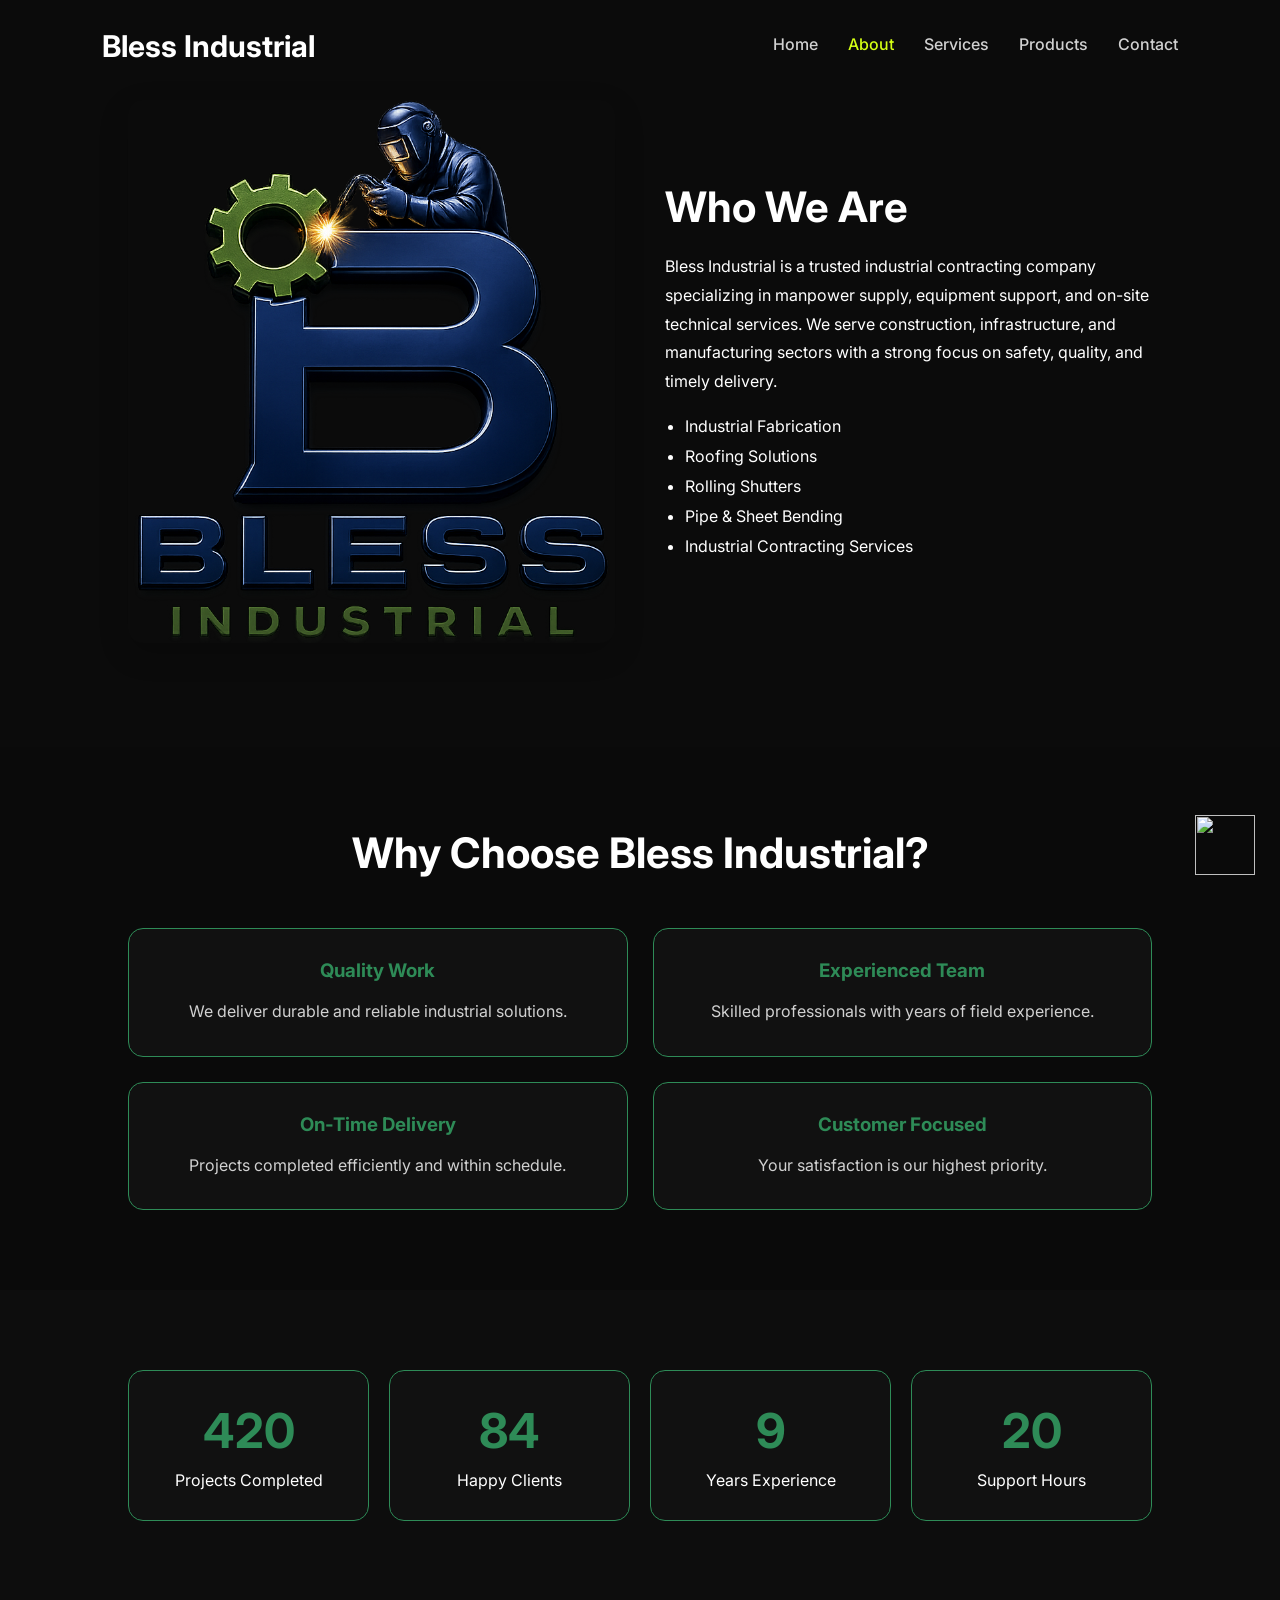
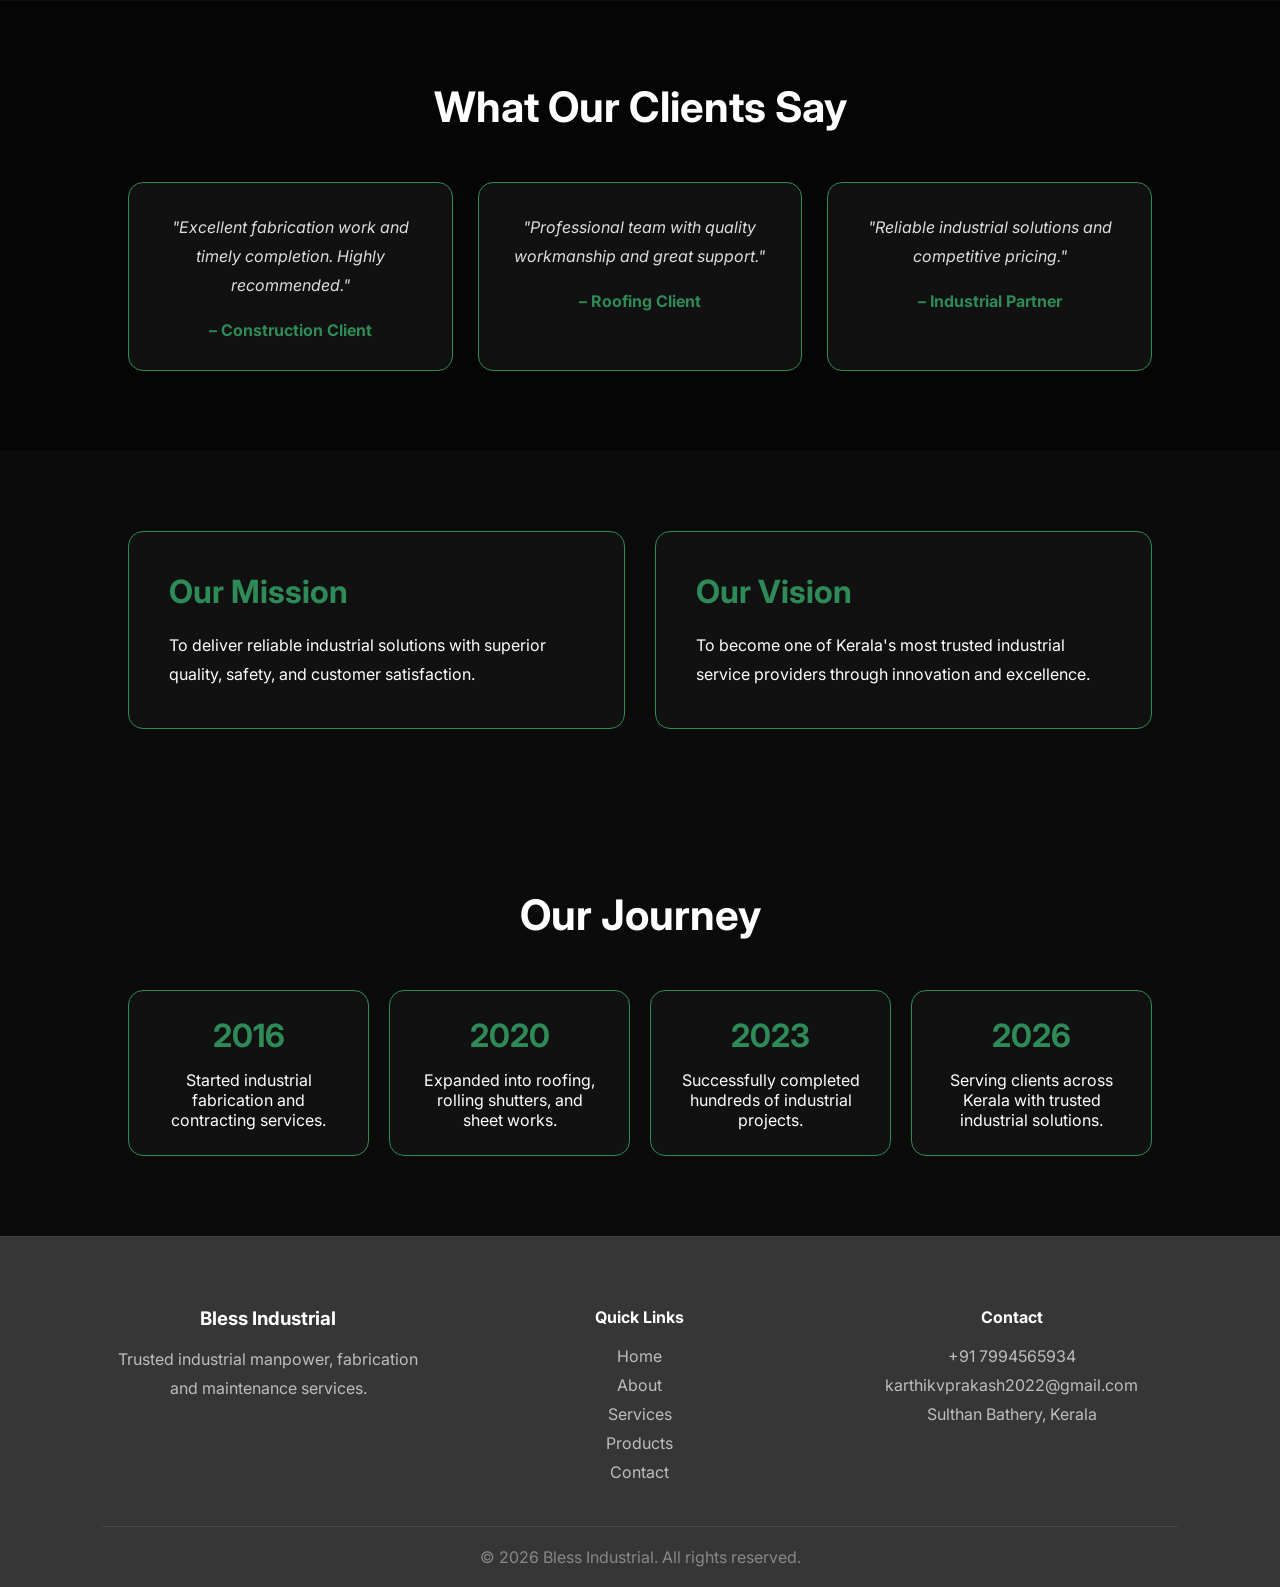
==== about.html @ 944d0a07 "Add files via upload" ====
<!doctype html>
<html lang="en">
  <head>
    <meta charset="UTF-8" />
    <meta name="viewport" content="width=device-width, initial-scale=1.0" />

    <title>About — Bless Industrial</title>

    <link
      href="https://fonts.googleapis.com/css2?family=Inter:wght@300;400;500;600;700&display=swap"
      rel="stylesheet"
    />

    <link rel="stylesheet" href="style.css" />
  </head>

  <body>
    <a
      href="https://wa.me/+917994565934"
      class="whatsapp-float"
      target="_blank"
    >
      <img src="whatsapp.png" class="whatsapp-icon" />
    </a>

    <header>
      <h1>Bless Industrial</h1>

      <nav class="main-nav">
        <span class="nav-indicator"></span>

        <a href="index.html">Home</a>
        <a href="about.html" class="active">About</a>
        <a href="services.html">Services</a>
        <a href="products.html">Products</a>
        <a href="contact.html">Contact</a>
      </nav>
    </header>

    <section class="about reveal">
      <div class="about-content">
        <div class="about-image">
          <img src="images/bless.png" alt="Bless Industrial" />
        </div>

        <div class="about-text">
          <h2>Who We Are</h2>

          <p>
            Bless Industrial is a trusted industrial contracting company
            specializing in manpower supply, equipment support, and on-site
            technical services. We serve construction, infrastructure, and
            manufacturing sectors with a strong focus on safety, quality, and
            timely delivery.
          </p>

          <ul>
            <li>Industrial Fabrication</li>
            <li>Roofing Solutions</li>
            <li>Rolling Shutters</li>
            <li>Pipe & Sheet Bending</li>
            <li>Industrial Contracting Services</li>
          </ul>
        </div>
      </div>
    </section>
    <section class="why-us reveal">
      <h2>Why Choose Bless Industrial?</h2>

      <div class="why-grid">
        <div class="why-card">
          <h3>Quality Work</h3>
          <p>We deliver durable and reliable industrial solutions.</p>
        </div>

        <div class="why-card">
          <h3>Experienced Team</h3>
          <p>Skilled professionals with years of field experience.</p>
        </div>

        <div class="why-card">
          <h3>On-Time Delivery</h3>
          <p>Projects completed efficiently and within schedule.</p>
        </div>

        <div class="why-card">
          <h3>Customer Focused</h3>
          <p>Your satisfaction is our highest priority.</p>
        </div>
      </div>
    </section>
    <section class="stats reveal">
      <div class="stat-box">
        <h2 class="counter" data-target="500">0</h2>
        <p>Projects Completed</p>
      </div>

      <div class="stat-box">
        <h2 class="counter" data-target="100">0</h2>
        <p>Happy Clients</p>
      </div>

      <div class="stat-box">
        <h2 class="counter" data-target="10">0</h2>
        <p>Years Experience</p>
      </div>

      <div class="stat-box">
        <h2 class="counter" data-target="24">0</h2>
        <p>Support Hours</p>
      </div>
    </section>
    <section class="testimonials reveal">
      <h2>What Our Clients Say</h2>

      <div class="testimonial-grid">
        <div class="testimonial-card">
          <p>
            "Excellent fabrication work and timely completion. Highly
            recommended."
          </p>
          <h4>– Construction Client</h4>
        </div>

        <div class="testimonial-card">
          <p>"Professional team with quality workmanship and great support."</p>
          <h4>– Roofing Client</h4>
        </div>

        <div class="testimonial-card">
          <p>"Reliable industrial solutions and competitive pricing."</p>
          <h4>– Industrial Partner</h4>
        </div>
      </div>
    </section>
    <section class="mission-vision reveal">
      <div class="mv-card">
        <h2>Our Mission</h2>
        <p>
          To deliver reliable industrial solutions with superior quality,
          safety, and customer satisfaction.
        </p>
      </div>

      <div class="mv-card">
        <h2>Our Vision</h2>
        <p>
          To become one of Kerala's most trusted industrial service providers
          through innovation and excellence.
        </p>
      </div>
    </section>
    <section class="journey reveal">
      <h2>Our Journey</h2>

      <div class="timeline">
        <div class="timeline-item">
          <h3>2016</h3>
          <p>Started industrial fabrication and contracting services.</p>
        </div>

        <div class="timeline-item">
          <h3>2020</h3>
          <p>Expanded into roofing, rolling shutters, and sheet works.</p>
        </div>

        <div class="timeline-item">
          <h3>2023</h3>
          <p>Successfully completed hundreds of industrial projects.</p>
        </div>

        <div class="timeline-item">
          <h3>2026</h3>
          <p>
            Serving clients across Kerala with trusted industrial solutions.
          </p>
        </div>
      </div>
    </section>
    <footer class="footer reveal">
      <div class="footer-grid">
        <div>
          <h3>Bless Industrial</h3>
          <p>
            Trusted industrial manpower, fabrication and maintenance services.
          </p>
        </div>

        <div>
          <h4>Quick Links</h4>
          <a href="index.html">Home</a><br />
          <a href="about.html">About</a><br />
          <a href="services.html">Services</a><br />
          <a href="products.html">Products</a><br />
          <a href="contact.html">Contact</a>
        </div>

        <div>
          <h4>Contact</h4>
          <p>+91 7994565934</p>
          <p>karthikvprakash2022@gmail.com</p>
          <p>Sulthan Bathery, Kerala</p>
        </div>
      </div>

      <div class="copyright">© 2026 Bless Industrial. All rights reserved.</div>
    </footer>

    <script src="script.js"></script>
  </body>
</html>
---- style.css ----
html {
  scroll-behavior: smooth;
}

* {
  margin: 0;
  padding: 0;
  box-sizing: border-box;
  scroll-behavior: smooth;
}

body {
  font-family: "Inter", sans-serif;
  background: #0b0b0b;
  color: rgb(255, 255, 255);
  overflow-x: hidden;
}

/* SCROLLBAR */

::-webkit-scrollbar {
  width: 8px;
}

::-webkit-scrollbar-track {
  background: #111;
}

::-webkit-scrollbar-thumb {
  background: #d4ff14;
  border-radius: 10px;
}

/* HEADER */

header {
  display: flex;
  justify-content: space-between;
  align-items: center;
  padding: 28px 8%;
  position: absolute;
  top: 0;
  left: 0;
  width: 100%;
  z-index: 1000;
  background: transparent;
}

header h1 {
  font-size: 30px;
  font-weight: 700;
}

/* NAVBAR */

.main-nav {
  display: flex;
  gap: 30px;
  position: relative;
}

.main-nav a {
  text-decoration: none;
  color: #d1d1d1;
  font-size: 16px;
  font-weight: 500;
  transition: 0.3s;
  padding-bottom: 5px;
}

.main-nav a:hover,
.main-nav a.active {
  color: #d4ff14;
}

.nav-indicator {
  position: absolute;
  bottom: -4px;
  left: 0;
  height: 3px;
  width: 0;
  background: #d4ff14;
  border-radius: 10px;
  transition: 0.3s ease;
}

/* HERO */

.hero {
  height: 100vh;
  display: flex;
  align-items: center;
  padding: 0 8%;
  background:
    linear-gradient(
      90deg,
      rgba(0, 0, 0, 0.88) 0%,
      rgba(0, 0, 0, 0.72) 45%,
      rgba(0, 0, 0, 0.6) 100%
    ),
    url("ff.jpg");
  background-size: cover;
  background-position: center;
  background-repeat: no-repeat;
}

.hero-content {
  max-width: 750px;
}

.hero-tag {
  display: inline-block;
  padding: 10px 20px;
  background: #d4ff14;
  border-radius: 30px;
  font-size: 14px;
  font-weight: 600;
  margin-bottom: 25px;
}

.hero h2 {
  font-size: 88px;
  line-height: 1.02;
  font-weight: 700;
  max-width: 750px;
  margin-bottom: 28px;
  letter-spacing: -3px;
}

.hero p {
  font-size: 21px;
  line-height: 1.9;
  max-width: 620px;
  color: #d0d0d0;
  margin-bottom: 45px;
}

.hero-buttons {
  display: flex;
  gap: 20px;
  flex-wrap: wrap;
}

/* BUTTONS */

.btn {
  display: inline-block;
  padding: 18px 40px;
  background: #0c2361;
  color: #fff;
  border-radius: 12px;
  text-decoration: none;
  font-weight: 600;
  transition: 0.4s ease;
}

.btn:hover {
  transform: translateY(-5px);
  box-shadow: 0 15px 30px rgba(0, 0, 0, 0.35);
  background: #ff6d2d;
}

.btn:hover {
  background: #ff722f;
  transform: translateY(-4px);
}

.btn:hover {
  background: #a00404;
  color: #111;
  transform: translateY(-4px);
}

/*option*/

.btn-outline {
  display: inline-block;
  padding: 16px 34px;
  background: #a00404;
  border: none;
  color: white;
  text-decoration: none;
  border-radius: 10px;
  font-weight: 600;
  transition: 0.3s;
}

.btn-outline:hover {
  background: rgba(255, 255, 255, 0.06);
  transform: translateY(-4px);
}

.btn-outline {
  display: inline-block;
  padding: 16px 34px;
  border: 1px solid rgba(255, 255, 255, 0.2);
  color: white;
  text-decoration: none;
  border-radius: 10px;
  font-weight: 600;
  transition: 0.3s;
}

.btn-outline:hover {
  background: #0c2361;
  color: #111;
}

/* ABOUT */

.home-about {
  padding: 120px 8%;
  display: grid;
  grid-template-columns: 1fr 1fr;
  gap: 60px;
  align-items: center;
}

.about-left span {
  display: inline-block;
  background: #d4ff14;
  padding: 8px 18px;
  border-radius: 30px;
  font-size: 14px;
  font-weight: 600;
  margin-bottom: 20px;
}

.about-left h2 {
  font-size: 52px;
  line-height: 1.2;
  margin-bottom: 25px;
}

.about-left p {
  color: #cfcfcf;
  line-height: 1.9;
  margin-bottom: 35px;
  font-size: 17px;
}

/* GLASS CARDS */

.about-right {
  display: grid;
  grid-template-columns: 1fr 1fr;
  gap: 25px;
}

.glass-card {
  background: rgba(255, 255, 255, 0.03);
  border: 1px solid rgba(255, 255, 255, 0.06);
  backdrop-filter: blur(12px);
  padding: 40px;
  border-radius: 20px;
  transition: 0.4s;
}

.glass-card:hover {
  transform: translateY(-10px);
  border-color: #d4ff14;
  box-shadow: 0 15px 40px rgba(145, 255, 0, 0.2);
}

.glass-card h3 {
  font-size: 42px;
  color: #d4ff14;
  margin-bottom: 10px;
}

/* SERVICES */

.home-services {
  padding: 120px 8%;
}

.section-title {
  text-align: center;
  margin-bottom: 60px;
}

.section-title span {
  display: inline-block;
  background: #d4ff14;
  padding: 8px 18px;
  border-radius: 30px;
  font-size: 14px;
  font-weight: 600;
  margin-bottom: 20px;
}

.section-title h2 {
  font-size: 52px;
}

.service-grid {
  display: grid;
  grid-template-columns: repeat(auto-fit, minmax(280px, 1fr));
  gap: 30px;
}

.service-card {
  background: rgba(255, 255, 255, 0.03);
  border: 1px solid rgba(255, 255, 255, 0.06);
  backdrop-filter: blur(12px);
  padding: 40px;
  border-radius: 20px;
  transition: 0.4s;
}

.service-card:hover {
  transform: translateY(-10px);
  border-color: #d4ff14;
  box-shadow: 0 15px 40px rgba(145, 255, 0, 0.2);
}

.icon {
  font-size: 45px;
  margin-bottom: 25px;
}

.service-card h3 {
  font-size: 24px;
  margin-bottom: 18px;
}

.service-card p {
  color: #cfcfcf;
  line-height: 1.8;
}

/* FOOTER */

footer {
  padding: 35px;
  text-align: center;
  border-top: 1px solid rgba(255, 255, 255, 0.06);
  color: #aaa;
}

/* WHATSAPP */

.whatsapp-float {
  position: fixed;
  right: 25px;
  bottom: 25px;
  width: 60px;
  height: 60px;
  z-index: 999;
}

.whatsapp-icon {
  width: 100%;
  height: 100%;
}

/* REVEAL */

.reveal {
  opacity: 0;
  transform: translateY(70px);
  transition: 1s all ease;
}

.reveal.active {
  opacity: 1;
  transform: translateY(0);
}

/* MOBILE */

@media (max-width: 992px) {
  .hero h2 {
    font-size: 52px;
  }
  .home-about {
    grid-template-columns: 1fr;
  }
}

@media (max-width: 768px) {
  header {
    flex-direction: column;
    gap: 15px;
  }
  .main-nav {
    gap: 18px;
    flex-wrap: wrap;
    justify-content: center;
  }
  .hero h2 {
    font-size: 40px;
  }
  .hero p {
    font-size: 16px;
  }
  .about-left h2,
  .section-title h2 {
    font-size: 36px;
  }
}

/* ABOUT PAGE */

.about-banner {
  min-height: 100vh;
  display: flex;
  align-items: center;
  padding: 140px 8%;
  background:
    linear-gradient(rgba(0, 0, 0, 0.7), rgba(0, 0, 0, 0.7)),
    url("abut.jpg") center/cover no-repeat;
}

.about-overlay {
  max-width: 900px;
}

.section-tag {
  display: inline-block;
  background: #d4ff14;
  padding: 8px 18px;
  border-radius: 30px;
  font-size: 14px;
  font-weight: 600;
  margin-bottom: 20px;
}

.about-overlay h2 {
  font-size: 60px;
  margin-bottom: 25px;
  line-height: 1.1;
}

.about-overlay p {
  font-size: 18px;
  line-height: 1.9;
  color: #d1d1d1;
  margin-bottom: 20px;
  max-width: 800px;
}

.about-stats {
  display: flex;
  gap: 25px;
  margin-top: 40px;
  flex-wrap: wrap;
}

.stat-box {
  background: rgba(255, 255, 255, 0.03);
  border: 1px solid rgba(255, 255, 255, 0.06);
  backdrop-filter: blur(12px);
  padding: 35px;
  border-radius: 18px;
  min-width: 200px;
  transition: 0.4s;
}

.stat-box:hover {
  transform: translateY(-10px);
  border-color: #d4ff14;
  box-shadow: 0 15px 40px rgba(145, 255, 0, 0.2);
}

.stat-box h3 {
  font-size: 42px;
  color: #d4ff14;
  margin-bottom: 10px;
}

.stat-box span {
  color: #cfcfcf;
}

@media (max-width: 768px) {
  .about-overlay h2 {
    font-size: 40px;
  }
  .about-overlay p {
    font-size: 16px;
  }
}

/* SERVICES PAGE */

.services {
  min-height: 100vh;
  padding: 140px 8%;
  background:
    linear-gradient(rgba(0, 0, 0, 0.75), rgba(0, 0, 0, 0.75)),
    url("factory.jpg.jfif") center/cover no-repeat;
}

.services-header {
  text-align: center;
  margin-bottom: 60px;
}

.services-header span {
  display: inline-block;
  background: #d4ff14;
  padding: 8px 18px;
  border-radius: 30px;
  font-size: 14px;
  font-weight: 600;
  margin-bottom: 20px;
}

.services-header h2 {
  font-size: 55px;
  margin-bottom: 20px;
}

.services-header p {
  max-width: 700px;
  margin: auto;
  font-size: 18px;
  line-height: 1.8;
  color: #d1d1d1;
}

/* SERVICE GRID */

.service-grid {
  display: grid;
  grid-template-columns: repeat(auto-fit, minmax(280px, 1fr));
  gap: 30px;
}

/* SERVICE CARD */

.service-card {
  background: rgba(255, 255, 255, 0.03);
  border: 1px solid rgba(255, 255, 255, 0.06);
  backdrop-filter: blur(12px);
  padding: 40px;
  border-radius: 20px;
  transition: 0.4s;
}

.service-card:hover {
  transform: translateY(-10px);
  box-shadow: 0 0 20px rgba(46, 139, 87, 0.5);
}

.service-card:hover {
  transform: translateY(-10px);
  border-color: #d4ff14;
  box-shadow: 0 15px 40px rgba(145, 255, 0, 0.2);
}

.icon {
  font-size: 45px;
  margin-bottom: 25px;
}

.service-card h3 {
  font-size: 24px;
  margin-bottom: 18px;
}

.service-card p {
  color: #cfcfcf;
  line-height: 1.8;
}

/* MOBILE */

@media (max-width: 768px) {
  .services-header h2 {
    font-size: 38px;
  }
  .services-header p {
    font-size: 16px;
  }
}

/* PRODUCTS PAGE */

.products {
  min-height: 100vh;
  padding: 140px 8%;
  background:
    linear-gradient(rgba(0, 0, 0, 0.75), rgba(0, 0, 0, 0.75)),
    url("ff.jpg") center/cover no-repeat;
}

/* HEADER */

.products-header {
  text-align: center;
  margin-bottom: 50px;
}

.products-header span {
  display: inline-block;
  background: #d4ff14;
  padding: 8px 18px;
  border-radius: 30px;
  font-size: 14px;
  font-weight: 600;
  margin-bottom: 20px;
}

.products-header h2 {
  font-size: 55px;
  margin-bottom: 20px;
}

.products-header p {
  max-width: 700px;
  margin: auto;
  font-size: 18px;
  line-height: 1.8;
  color: #d1d1d1;
}

/* SEARCH */

.product-search {
  width: 100%;
  max-width: 500px;
  display: block;
  margin: 0 auto 50px;
  padding: 18px 25px;
  background: rgba(255, 255, 255, 0.05);
  border: 1px solid rgba(255, 255, 255, 0.08);
  outline: none;
  border-radius: 14px;
  color: white;
  font-size: 16px;
  backdrop-filter: blur(10px);
}

/* GRID */

.product-grid {
  display: grid;
  grid-template-columns: repeat(auto-fit, minmax(260px, 1fr));
  gap: 30px;
}

/* PRODUCT CARD */

.product-card {
  background: rgba(255, 255, 255, 0.03);
  border: 1px solid rgba(255, 255, 255, 0.06);
  backdrop-filter: blur(12px);
  border-radius: 20px;
  overflow: hidden;
  transition: 0.4s;
  cursor: pointer;
}

.product-card:hover {
  transform: translateY(-10px);
  border-color: #d4ff14;
  box-shadow: 0 15px 40px rgba(145, 255, 0, 0.2);
}

.product-card img {
  width: 100%;
  height: 260px;
  object-fit: cover;
  transition: 0.4s;
}

.product-card:hover img {
  transform: scale(1.05);
}

.product-card h3 {
  padding: 22px;
  font-size: 22px;
}

/* MODAL */

.modal {
  display: none;
  position: fixed;
  z-index: 9999;
  left: 0;
  top: 0;
  width: 100%;
  height: 100%;
  background: rgba(0, 0, 0, 0.92);
  justify-content: center;
  align-items: center;
}

.modal-content {
  max-width: 85%;
  max-height: 85%;
  border-radius: 14px;
}

.close-modal {
  position: absolute;
  top: 30px;
  right: 40px;
  font-size: 40px;
  cursor: pointer;
  color: white;
}

/* MOBILE */

@media (max-width: 768px) {
  .products-header h2 {
    font-size: 38px;
  }
  .products-header p {
    font-size: 16px;
  }
}

/* CONTACT PAGE */

.contact {
  min-height: 100vh;
  padding: 140px 8%;
  background:
    linear-gradient(rgba(0, 0, 0, 0.75), rgba(0, 0, 0, 0.75)),
    url("1.jpg") center/cover no-repeat;
}

/* HEADER */

.contact-header {
  text-align: center;
  margin-bottom: 60px;
}

.contact-header span {
  display: inline-block;
  background: #d4ff14;
  padding: 8px 18px;
  border-radius: 30px;
  font-size: 14px;
  font-weight: 600;
  margin-bottom: 20px;
}

.contact-header h2 {
  font-size: 55px;
  margin-bottom: 20px;
}

.contact-header p {
  max-width: 700px;
  margin: auto;
  font-size: 18px;
  line-height: 1.8;
  color: #d1d1d1;
}

/* GRID */

.contact-grid {
  display: grid;
  grid-template-columns: repeat(auto-fit, minmax(280px, 1fr));
  gap: 25px;
  align-items: start;
  margin-top: 50px;
}

/* CARD */

.contact-card {
  background: rgba(255, 255, 255, 0.03);
  border: 1px solid rgba(255, 255, 255, 0.06);
  backdrop-filter: blur(12px);
  padding: 28px;
  border-radius: 18px;
  transition: 0.4s;
  height: auto;
}

.contact-card:hover {
  transform: translateY(-10px);
  border-color: #d4ff14;
  box-shadow: 0 15px 40px rgba(145, 255, 0, 0.2);
}

.contact-card h3 {
  font-size: 24px;
  margin-bottom: 18px;
}

.contact-card a,
.contact-card p {
  color: #d1d1d1;
  text-decoration: none;
  font-size: 17px;
  line-height: 1.7;
}

/* MAP */

.map-container {
  overflow: hidden;
  border-radius: 20px;
  border: 1px solid rgba(255, 255, 255, 0.08);
  box-shadow: 0 15px 40px rgba(0, 0, 0, 0.5);
}

.map-container iframe {
  display: block;
}

/* MOBILE */

@media (max-width: 768px) {
  .contact-header h2 {
    font-size: 38px;
  }
  .contact-header p {
    font-size: 16px;
  }
}

/* MINI MAP */

.location-card {
  overflow: hidden;
}

.mini-map {
  margin-top: 18px;
  border-radius: 14px;
  overflow: hidden;
  border: 1px solid rgba(255, 255, 255, 0.08);
  height: 300px;
}

.location-card:hover iframe {
  pointer-events: auto;
}

.location-section {
  margin-top: 40px;
  background: rgba(255, 255, 255, 0.03);
  border: 1px solid rgba(255, 255, 255, 0.06);
  backdrop-filter: blur(12px);
  padding: 25px;
  border-radius: 18px;
}

.location-section h3 {
  font-size: 28px;
  margin-bottom: 10px;
}

.location-section p {
  margin-bottom: 20px;
  color: #d1d1d1;
}

.location-section iframe {
  width: 100%;
  height: 450px;
  border-radius: 12px;
}

/* STATS SECTION */

.stats {
  display: grid;
  grid-template-columns: repeat(auto-fit, minmax(220px, 1fr));
  gap: 25px;
  padding: 80px 8%;
  background: #0d0d0d;
}

.stat-card {
  background: rgba(255, 255, 255, 0.03);
  border: 1px solid rgba(255, 255, 255, 0.06);
  padding: 35px;
  border-radius: 20px;
  text-align: center;
  transition: 0.4s;
}

.stat-card:hover {
  transform: translateY(-10px);
  border-color: #d4ff14;
}

.stat-card h3 {
  font-size: 48px;
  color: #d4ff14;
  margin-bottom: 10px;
}

.stat-card p {
  color: #d1d1d1;
  font-size: 16px;
}

/* PROJECTS */

.projects {
  padding: 100px 8%;
  background: #050505;
}

.section-title {
  text-align: center;
  margin-bottom: 50px;
}

.section-title h2 {
  font-size: 48px;
  margin-bottom: 10px;
}

.section-title p {
  color: #bdbdbd;
}

.project-grid {
  display: grid;
  grid-template-columns: repeat(auto-fit, minmax(320px, 1fr));
  gap: 30px;
}

.project-card {
  overflow: hidden;
  border-radius: 20px;
  position: relative;
  cursor: pointer;
}

.project-card img {
  width: 100%;
  height: 300px;
  object-fit: cover;
  transition: 0.5s;
}

.project-card:hover img {
  transform: scale(1.08);
}

.project-content {
  position: absolute;
  bottom: 0;
  width: 100%;
  padding: 20px;
  background: linear-gradient(transparent, rgba(0, 0, 0, 0.9));
  color: white;
}

.footer {
  background: #363636;
  padding: 70px 8% 20px;
}

.footer-grid {
  display: grid;
  grid-template-columns: repeat(auto-fit, minmax(250px, 1fr));
  gap: 40px;
}

.footer h3,
.footer h4 {
  margin-bottom: 15px;
  color: #fff;
}

.footer p,
.footer a {
  color: #bdbdbd;
  text-decoration: none;
  line-height: 1.8;
}

.footer a:hover {
  color: #d4ff14;
}

.copyright {
  margin-top: 40px;
  padding-top: 20px;
  border-top: 1px solid rgba(255, 255, 255, 0.08);
  text-align: center;
  color: #888;
}

/* WHY US */

.why-us {
  padding: 100px 8%;
  background: #0a0a0a;
}

.why-grid {
  display: grid;
  grid-template-columns: repeat(auto-fit, minmax(250px, 1fr));
  gap: 25px;
  margin-top: 50px;
}

.why-card {
  background: rgba(255, 255, 255, 0.03);
  border: 1px solid rgba(255, 255, 255, 0.08);
  padding: 35px;
  border-radius: 20px;
  transition: 0.4s;
}

.why-card:hover {
  transform: translateY(-10px);
  border-color: #ff5e14;
}

.why-card h3 {
  margin-bottom: 15px;
  color: #ff5e14;
}

.why-card p {
  color: #d1d1d1;
  line-height: 1.8;
}

/* TESTIMONIALS */

.testimonials {
  padding: 100px 8%;
  background: #050505;
}

.testimonial-grid {
  display: grid;
  grid-template-columns: repeat(auto-fit, minmax(300px, 1fr));
  gap: 25px;
  margin-top: 50px;
}

.testimonial-card {
  background: #111;
  padding: 35px;
  border-radius: 20px;
  border: 1px solid rgba(255, 255, 255, 0.08);
  transition: 0.4s;
}

.testimonial-card:hover {
  transform: translateY(-10px);
  border-color: #ff5e14;
}

.testimonial-card p {
  line-height: 1.8;
  color: #ddd;
  font-style: italic;
}

.testimonial-card h4 {
  margin-top: 20px;
  color: #ff5e14;
}

.reveal {
  opacity: 0;
  transform: translateY(80px);
  transition: all 1s ease;
}

.reveal.active {
  opacity: 1;
  transform: translateY(0);
}

.whatsapp-float {
  animation: float 2s infinite ease-in-out;
}

@keyframes float {
  0% {
    transform: translateY(0);
  }
  50% {
    transform: translateY(-8px);
  }
  100% {
    transform: translateY(0);
  }
}

/* HERO TEXT ANIMATION */

.hero-content {
  animation: heroFade 1.5s ease;
}

@keyframes heroFade {
  from {
    opacity: 0;
    transform: translateY(40px);
  }
  to {
    opacity: 1;
    transform: translateY(0);
  }
}

header {
  transition: 0.4s;
}

header.scrolled {
  background: rgba(0, 0, 0, 0.9);
  backdrop-filter: blur(15px);
  box-shadow: 0 5px 25px rgba(0, 0, 0, 0.3);
}

.hero {
  animation: heroZoom 2s ease;
}

@keyframes heroZoom {
  from {
    transform: scale(1.1);
  }
  to {
    transform: scale(1);
  }
}

.btn {
  box-shadow: 0 0 20px rgba(12, 35, 97, 0.5);
}

.btn:hover {
  box-shadow: 0 0 35px rgba(12, 35, 97, 0.8);
}

.about-content {
  display: flex;
  align-items: center;
  gap: 50px;
  padding: 100px 10%;
}

.about-image {
  flex: 1;
}

.about-image img {
  width: 100%;
  border-radius: 15px;
  box-shadow: 0 10px 30px rgba(0, 0, 0, 0.2);
}

.about-text {
  flex: 1;
}

.about-text h2 {
  font-size: 42px;
  margin-bottom: 20px;
}

.about-text p {
  line-height: 1.8;
  margin-bottom: 20px;
}

.about-text ul {
  padding-left: 20px;
}

.about-text li {
  margin-bottom: 10px;
}

.why-us {
  padding: 80px 10%;
  text-align: center;
}

.why-us h2 {
  font-size: 42px;
  margin-bottom: 50px;
}

.why-grid {
  display: grid;
  grid-template-columns: repeat(2, 1fr);
  gap: 25px;
}

.why-card {
  background: #111;
  border: 1px solid #2e8b57;
  padding: 30px;
  border-radius: 15px;
  transition: 0.3s;
}

.why-card:hover {
  transform: translateY(-8px);
}

.why-card h3 {
  color: #2e8b57;
  margin-bottom: 15px;
}

.stats {
  padding: 80px 10%;
  display: grid;
  grid-template-columns: repeat(4, 1fr);
  gap: 20px;
  text-align: center;
}

.stat-box {
  background: #111;
  border: 1px solid #2e8b57;
  border-radius: 15px;
  padding: 30px;
}

.stat-box h2 {
  color: #2e8b57;
  font-size: 48px;
  margin-bottom: 10px;
}

.testimonials {
  padding: 80px 10%;
  text-align: center;
}

.testimonials h2 {
  font-size: 42px;
  margin-bottom: 50px;
}

.testimonial-grid {
  display: grid;
  grid-template-columns: repeat(3, 1fr);
  gap: 25px;
}

.testimonial-card {
  background: #111;
  border: 1px solid #2e8b57;
  border-radius: 15px;
  padding: 30px;
}

.testimonial-card p {
  font-style: italic;
  line-height: 1.8;
}

.testimonial-card h4 {
  margin-top: 20px;
  color: #2e8b57;
}

.mission-vision {
  padding: 80px 10%;
  display: grid;
  grid-template-columns: repeat(2, 1fr);
  gap: 30px;
}

.mv-card {
  background: #111;
  border: 1px solid #2e8b57;
  border-radius: 15px;
  padding: 40px;
}

.mv-card h2 {
  color: #2e8b57;
  margin-bottom: 20px;
  font-size: 32px;
}

.mv-card p {
  line-height: 1.8;
}

.journey {
  padding: 80px 10%;
  text-align: center;
}

.journey h2 {
  font-size: 42px;
  margin-bottom: 50px;
}

.timeline {
  display: grid;
  grid-template-columns: repeat(4, 1fr);
  gap: 20px;
}

.timeline-item {
  background: #111;
  border: 1px solid #2e8b57;
  border-radius: 15px;
  padding: 25px;
}

.timeline-item h3 {
  color: #2e8b57;
  font-size: 32px;
  margin-bottom: 15px;
}

.services-intro {
  display: grid;
  grid-template-columns: repeat(3, 1fr);
  gap: 20px;
  margin-bottom: 60px;
}

.intro-box {
  background: #111;
  border: 1px solid #2e8b57;
  border-radius: 15px;
  padding: 25px;
  text-align: center;
}

.intro-box h3 {
  color: #2e8b57;
  margin-bottom: 10px;
}

.services-footer-note {
  text-align: center;
  margin-top: 60px;
  padding: 40px;
}

.services-footer-note h3 {
  color: #2e8b57;
  margin-bottom: 15px;
}

.service-btn {
  display: inline-block;
  margin-top: 20px;
  padding: 12px 25px;
  background: #2e8b57;
  color: white;
  text-decoration: none;
  border-radius: 8px;
  font-weight: 600;
  transition: 0.3s;
}

.service-btn:hover {
  background: #36a165;
  transform: translateY(-3px);
}

.product-info {
  display: grid;
  grid-template-columns: repeat(3, 1fr);
  gap: 20px;
  margin: 40px 0;
}

.info-card {
  background: #111;
  border: 1px solid #2e8b57;
  border-radius: 15px;
  padding: 25px;
  text-align: center;
}

.info-card h3 {
  color: #2e8b57;
  margin-bottom: 10px;
}

.product-btn {
  display: inline-block;
  margin-top: 15px;
  padding: 10px 20px;
  background: #2e8b57;
  color: #fff;
  text-decoration: none;
  border-radius: 8px;
  font-weight: 600;
  transition: 0.3s;
}

.product-btn:hover {
  background: #36a165;
  transform: translateY(-3px);
}

.product-cta {
  text-align: center;
  padding: 80px 10%;
}

.product-cta h2 {
  color: #2e8b57;
  font-size: 42px;
  margin-bottom: 20px;
}

.product-cta p {
  max-width: 700px;
  margin: auto;
  margin-bottom: 25px;
}

.contact-form {
  margin-top: 40px;
  background: #111;
  border: 1px solid #2e8b57;
  border-radius: 15px;
  padding: 40px;
}

.contact-form h3 {
  margin-bottom: 20px;
  color: #2e8b57;
}

.contact-form form {
  display: flex;
  flex-direction: column;
  gap: 15px;
}

.contact-form input,
.contact-form textarea {
  padding: 15px;
  border: none;
  border-radius: 8px;
  background: #222;
  color: white;
}

.contact-form button {
  background: #2e8b57;
  color: white;
  border: none;
  padding: 15px;
  border-radius: 8px;
  cursor: pointer;
  font-weight: 600;
}

.whatsapp-contact {
  text-align: center;
  padding: 60px 20px;
  margin-top: 40px;
}

.whatsapp-contact h2 {
  color: #2e8b57;
  font-size: 40px;
  margin-bottom: 15px;
}

.whatsapp-contact p {
  margin-bottom: 25px;
}

.whatsapp-btn {
  display: inline-block;
  background: #25d366;
  color: white;
  text-decoration: none;
  padding: 15px 30px;
  border-radius: 10px;
  font-weight: 600;
}

.whatsapp-btn:hover {
  transform: translateY(-3px);
}
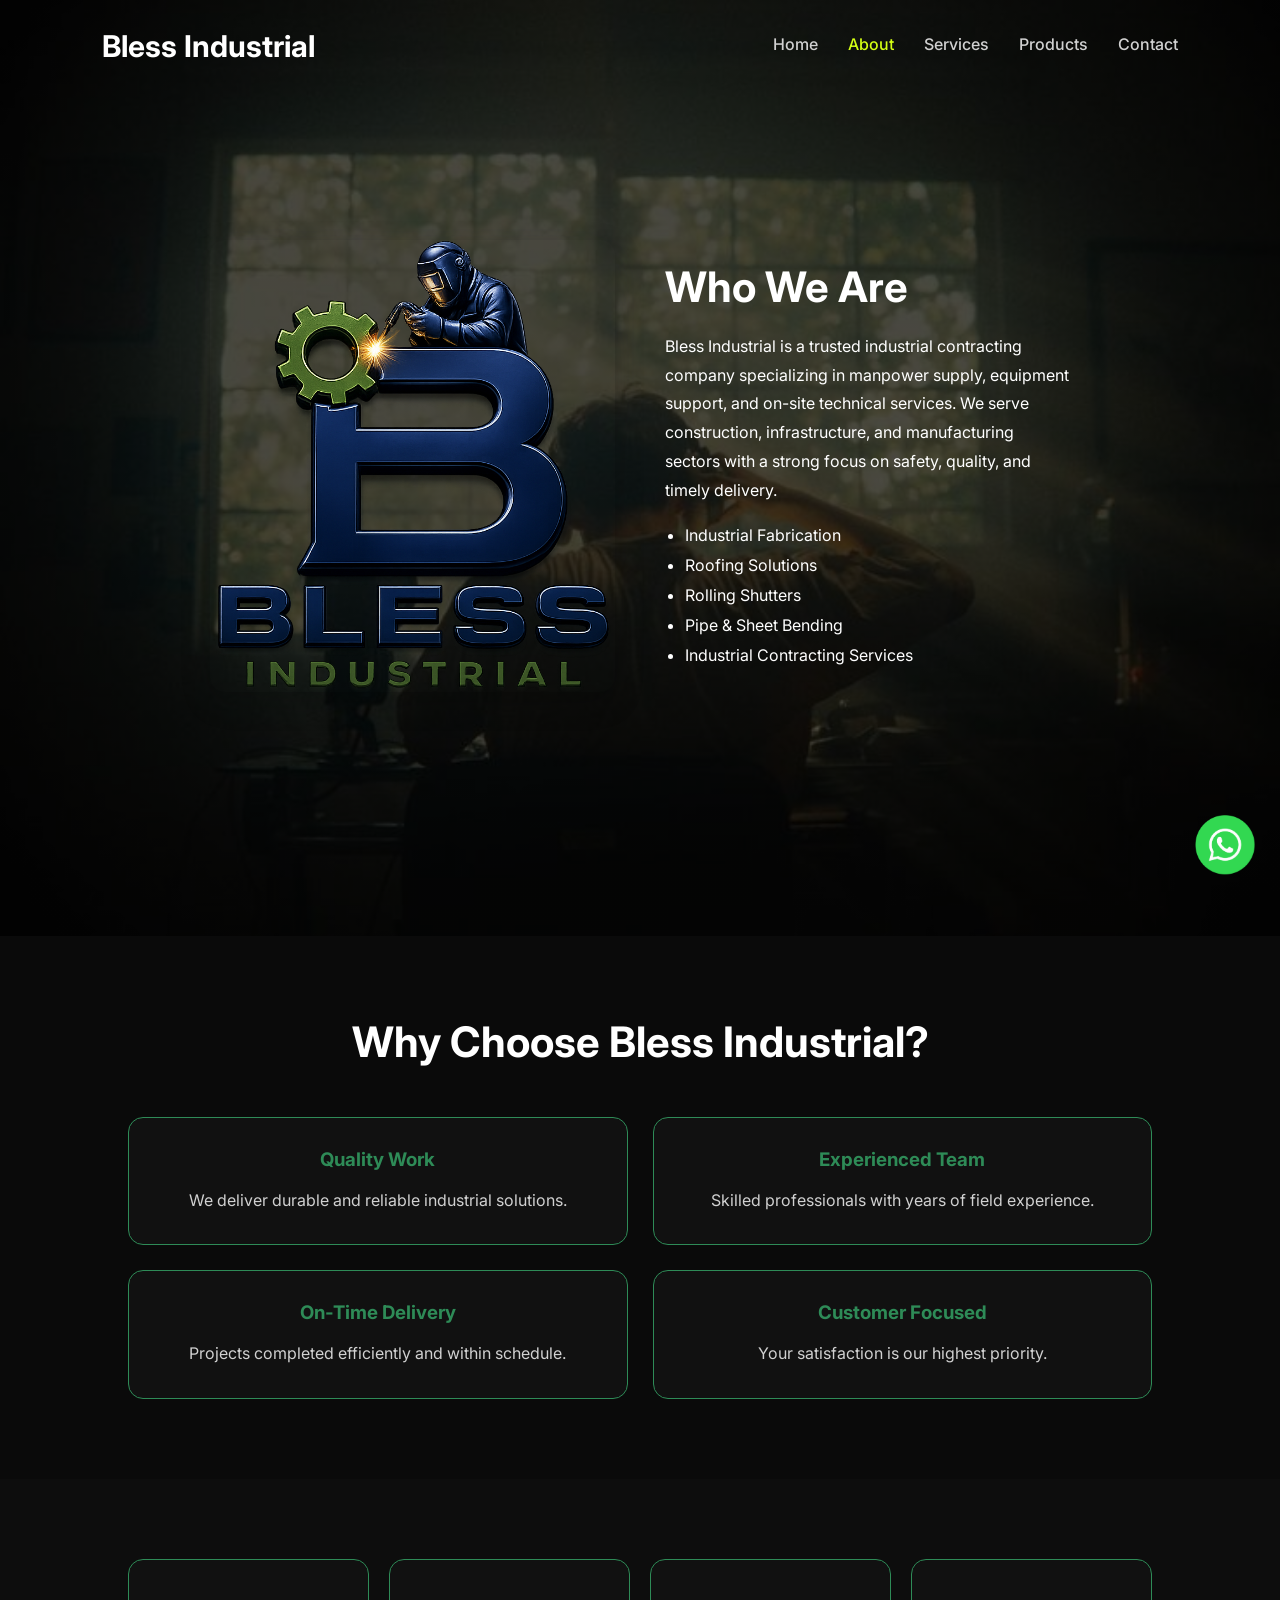
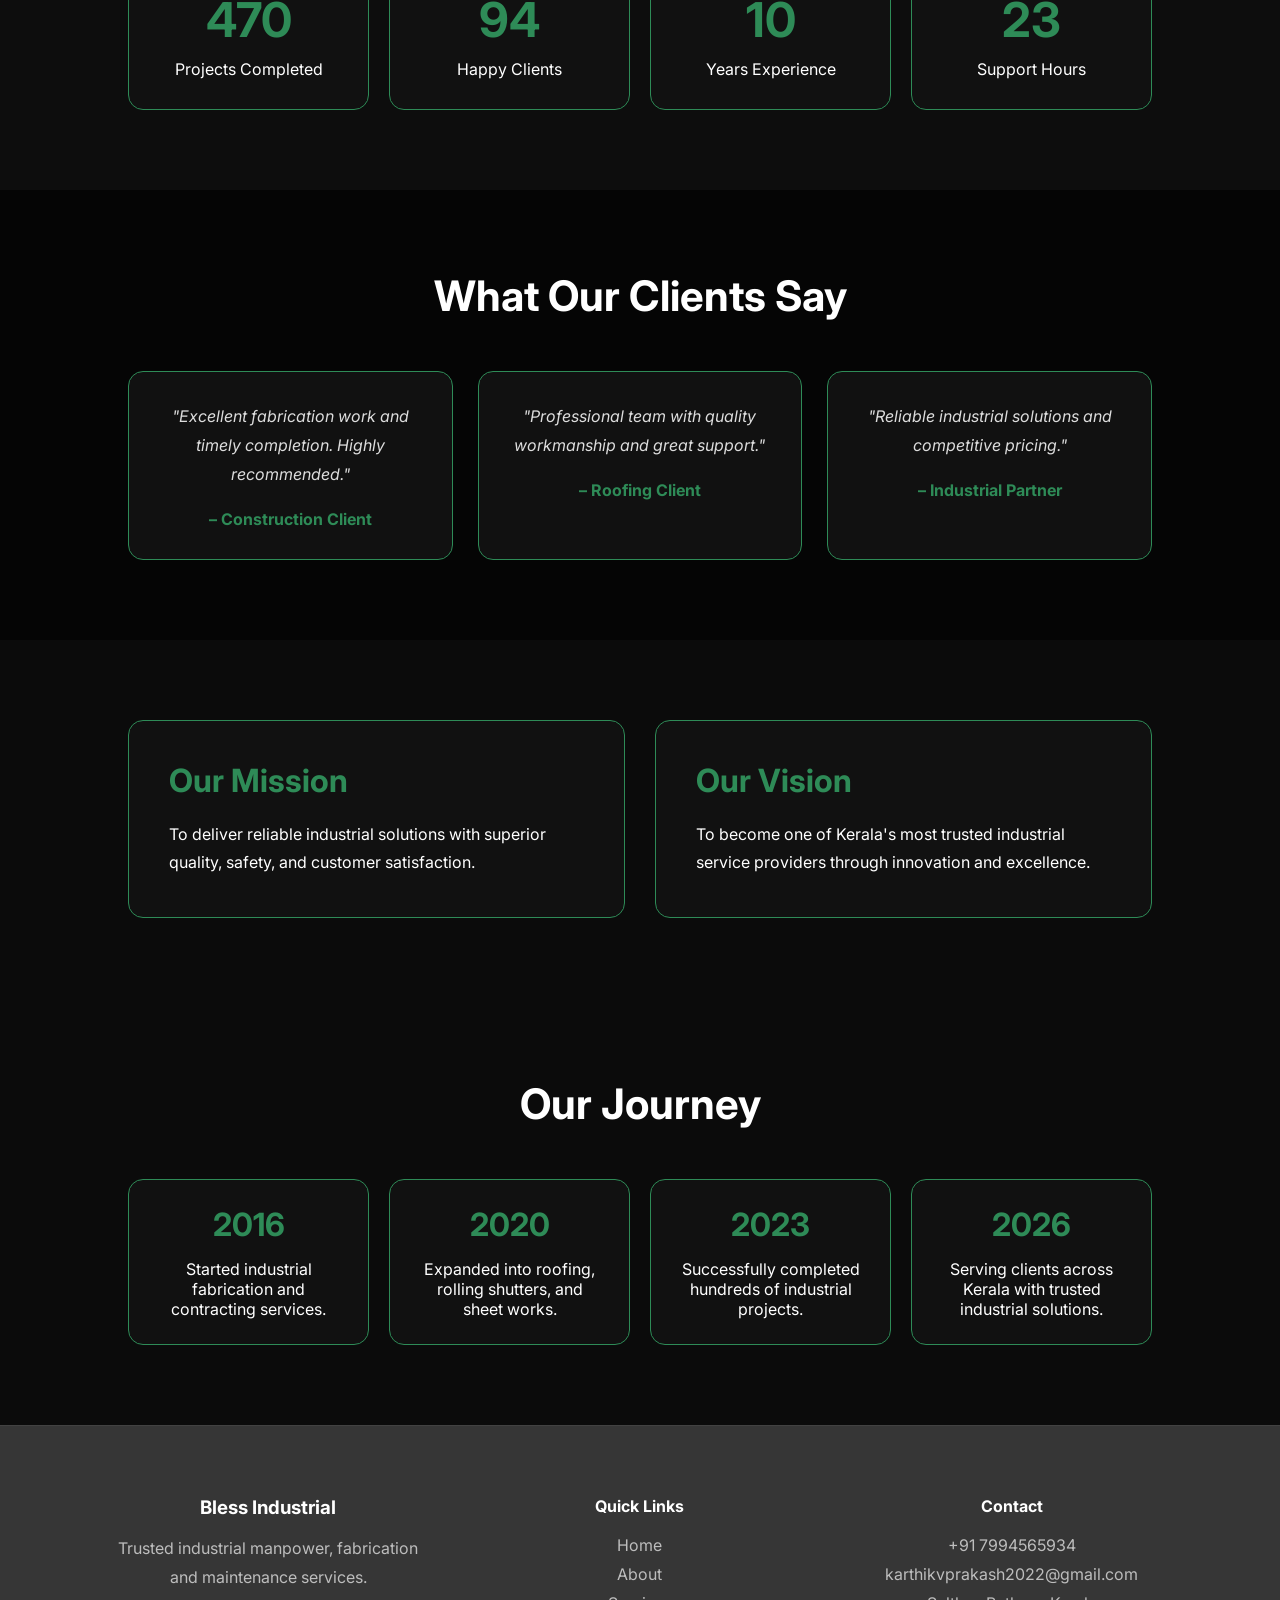
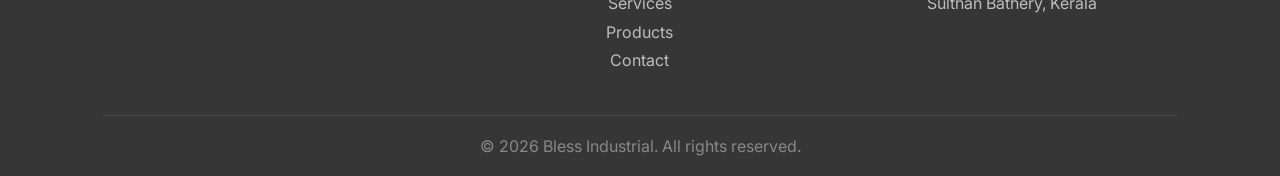
==== commit e3071239: "Update about.html" ====
--- a/about.html
+++ b/about.html
@@ -37,7 +37,7 @@
       </nav>
     </header>
 
-    <section class="about reveal">
+    <section class="about-banner reveal">
       <div class="about-content">
         <div class="about-image">
           <img src="images/bless.png" alt="Bless Industrial" />
--- a/style.css
+++ b/style.css
@@ -98,7 +98,7 @@
       rgba(0, 0, 0, 0.72) 45%,
       rgba(0, 0, 0, 0.6) 100%
     ),
-    url("ff.jpg");
+    url("images/ff.jpg");
   background-size: cover;
   background-position: center;
   background-repeat: no-repeat;
@@ -409,7 +409,7 @@
   padding: 140px 8%;
   background:
     linear-gradient(rgba(0, 0, 0, 0.7), rgba(0, 0, 0, 0.7)),
-    url("abut.jpg") center/cover no-repeat;
+    url("images/abut.jpg") center/cover no-repeat;
 }
 
 .about-overlay {
@@ -489,7 +489,7 @@
   padding: 140px 8%;
   background:
     linear-gradient(rgba(0, 0, 0, 0.75), rgba(0, 0, 0, 0.75)),
-    url("factory.jpg.jfif") center/cover no-repeat;
+    url("images/factory.jpg.jfif") center/cover no-repeat;
 }
 
 .services-header {
@@ -583,7 +583,7 @@
   padding: 140px 8%;
   background:
     linear-gradient(rgba(0, 0, 0, 0.75), rgba(0, 0, 0, 0.75)),
-    url("ff.jpg") center/cover no-repeat;
+    url("images/ff.jpg") center/cover no-repeat;
 }
 
 /* HEADER */
@@ -723,7 +723,7 @@
   padding: 140px 8%;
   background:
     linear-gradient(rgba(0, 0, 0, 0.75), rgba(0, 0, 0, 0.75)),
-    url("1.jpg") center/cover no-repeat;
+    url("images/1.jpg") center/cover no-repeat;
 }
 
 /* HEADER */
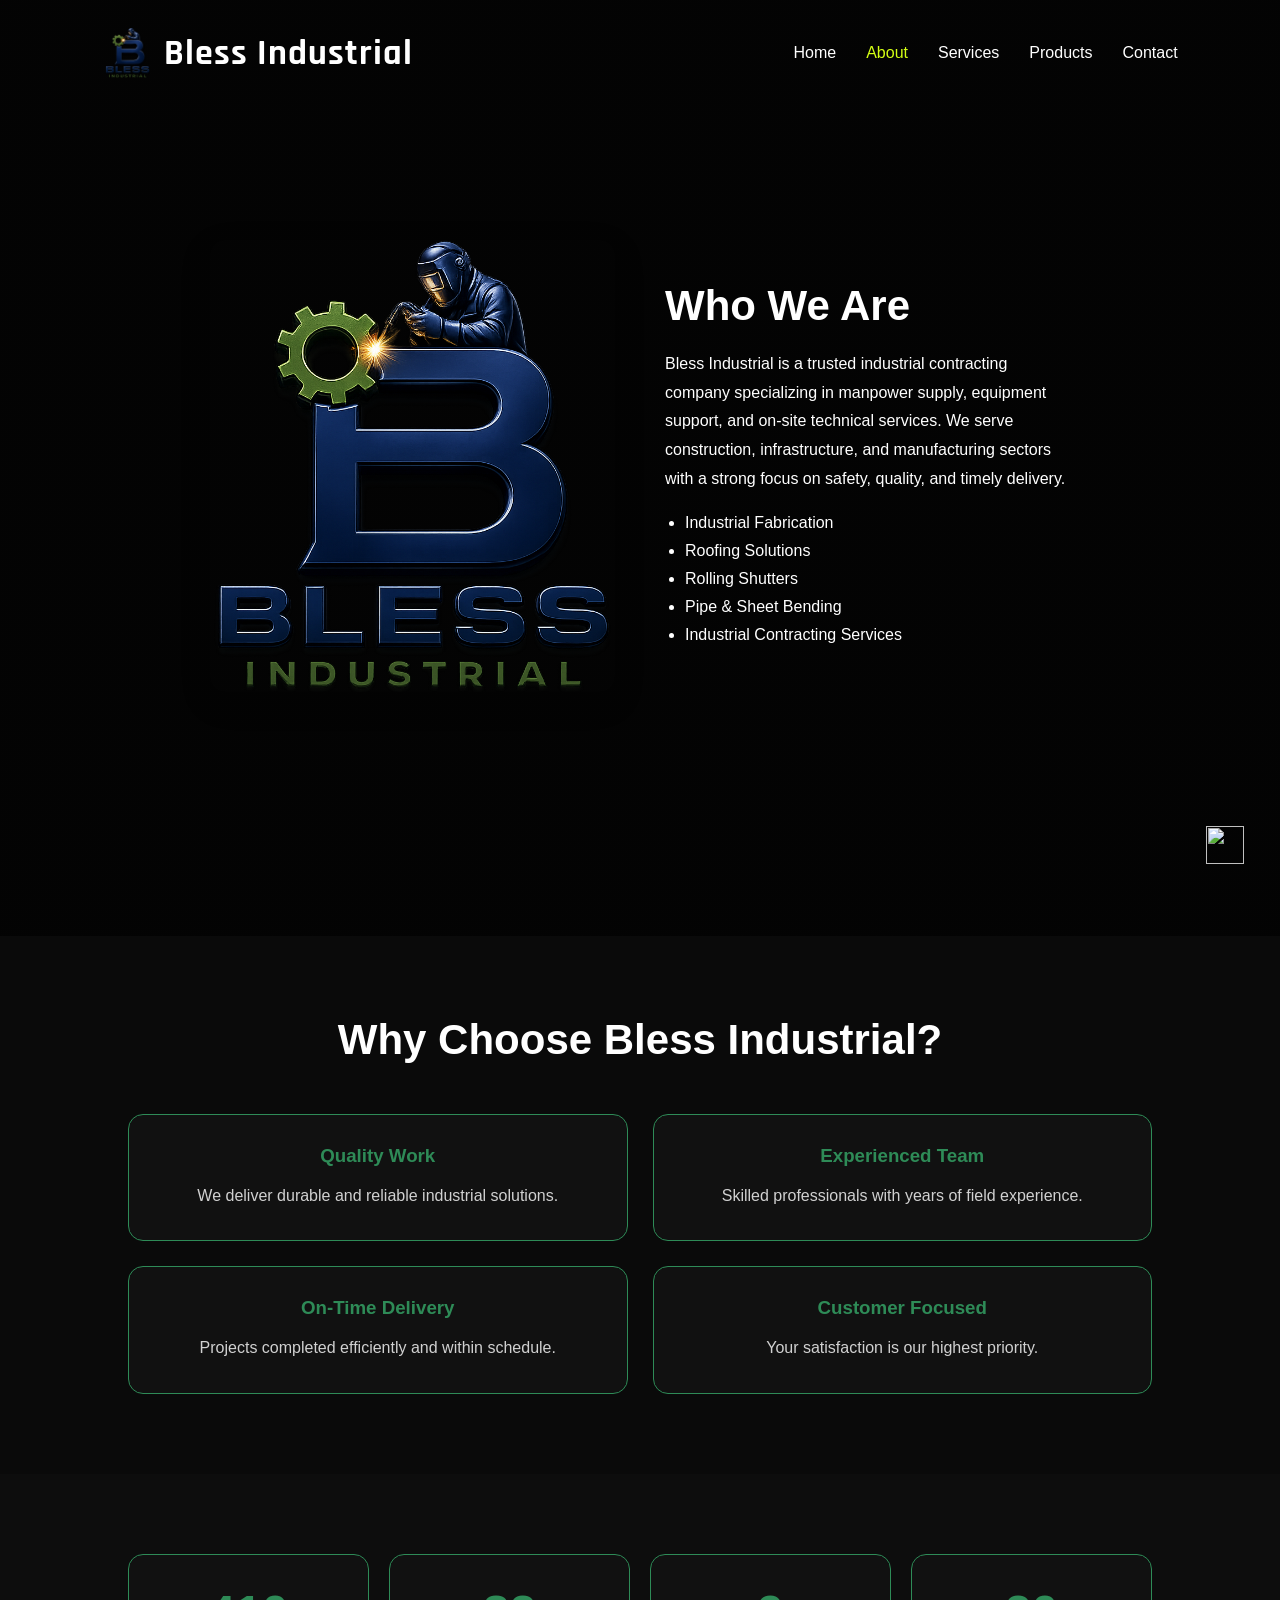
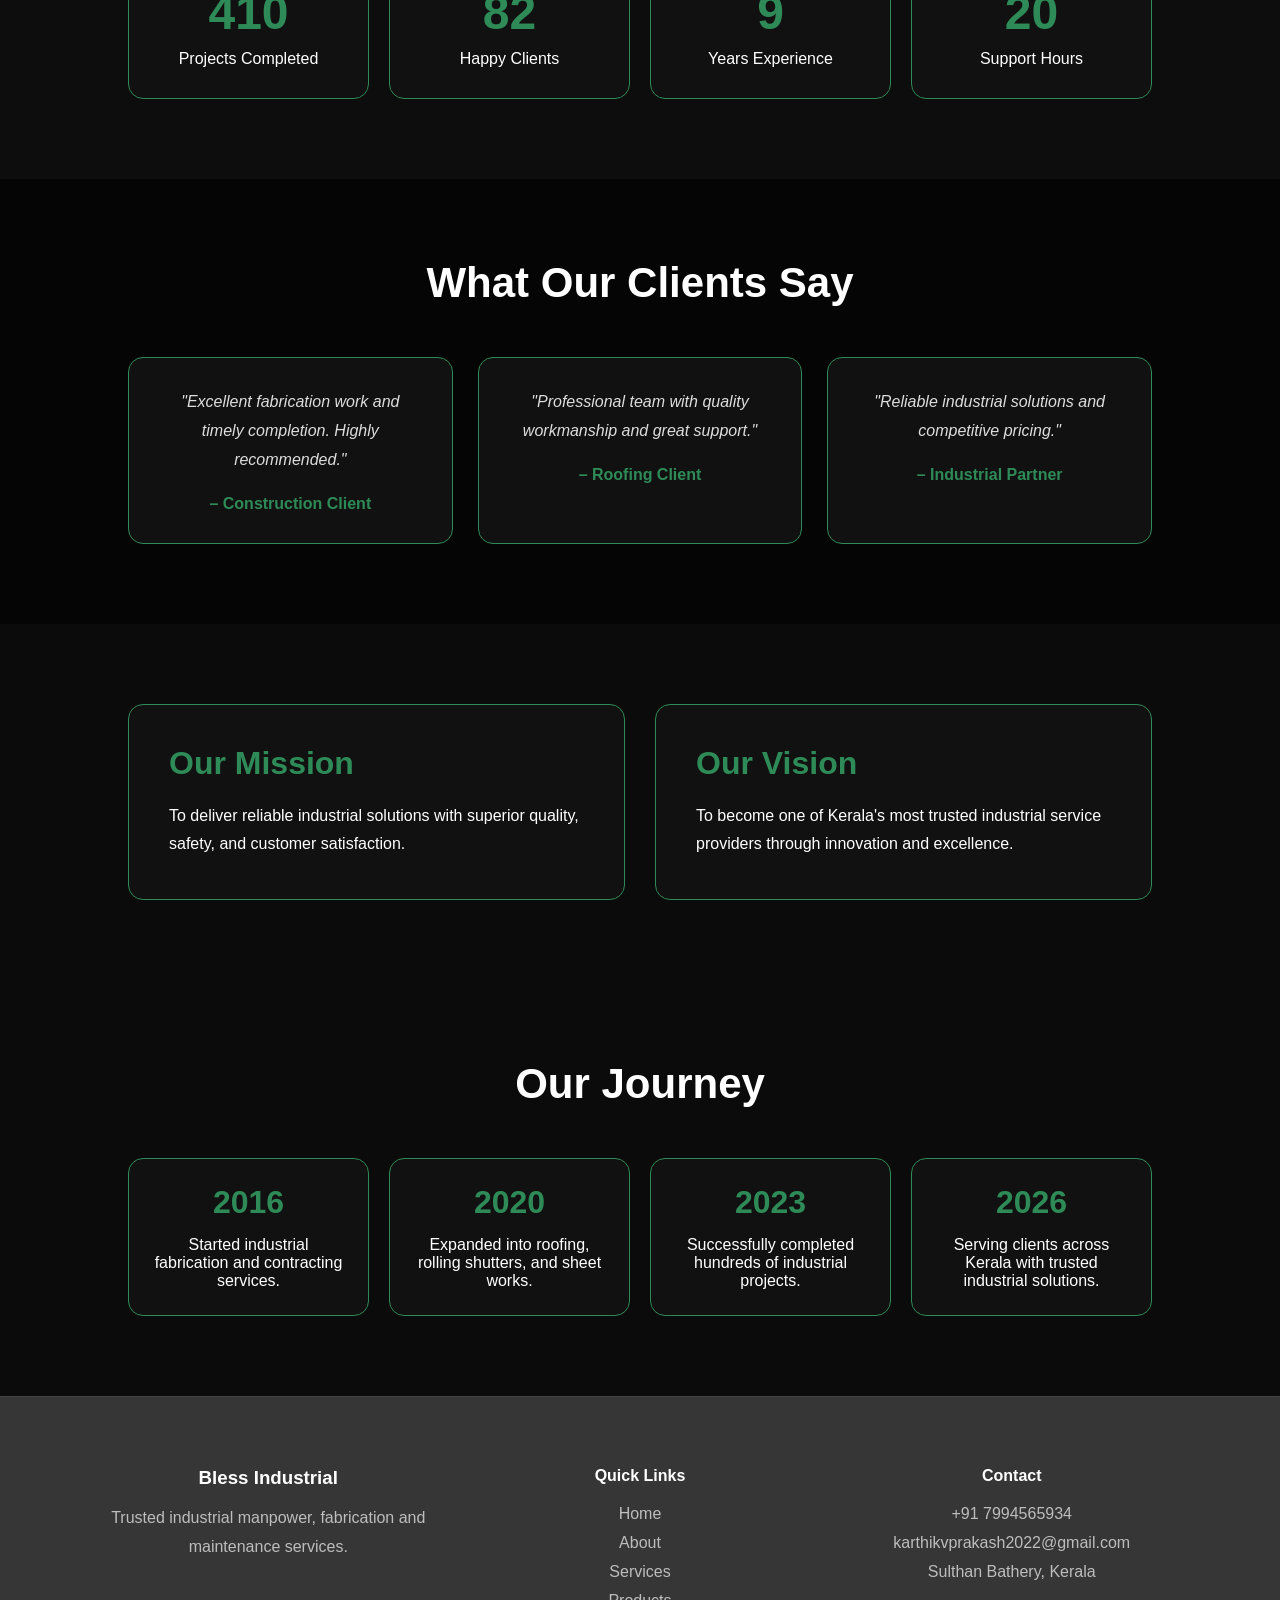
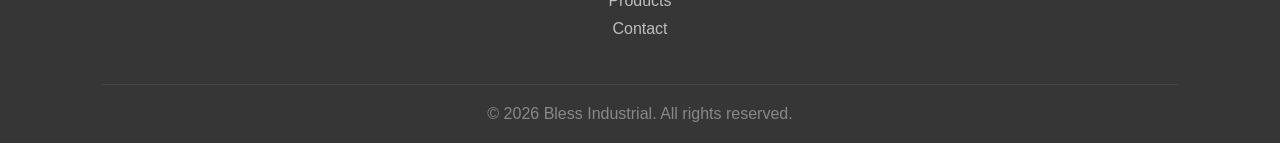
==== commit 3074fcf9: "Update about.html" ====
--- a/about.html
+++ b/about.html
@@ -7,7 +7,7 @@
     <title>About — Bless Industrial</title>
 
     <link
-      href="https://fonts.googleapis.com/css2?family=Inter:wght@300;400;500;600;700&display=swap"
+      href="https://fonts.googleapis.com/css2?family=Rajdhani:wght@500;600;700&display=swap"
       rel="stylesheet"
     />
 
@@ -20,11 +20,14 @@
       class="whatsapp-float"
       target="_blank"
     >
-      <img src="whatsapp.png" class="whatsapp-icon" />
+      <img src="images/whatsapp.svg" class="whatsapp-icon" />
     </a>
 
     <header>
-      <h1>Bless Industrial</h1>
+      <div class="logo-area">
+        <img src="images/bless.png" alt="Bless Industrial Logo" />
+        <h1>Bless Industrial</h1>
+      </div>
 
       <nav class="main-nav">
         <span class="nav-indicator"></span>
--- a/style.css
+++ b/style.css
@@ -47,8 +47,11 @@
 }
 
 header h1 {
-  font-size: 30px;
+  font-family: "Rajdhani", sans-serif;
+  font-size: 36px;
   font-weight: 700;
+  color: #ffffff;
+  letter-spacing: 1px;
 }
 
 /* NAVBAR */
@@ -59,19 +62,22 @@
   position: relative;
 }
 
+/*outer menus color change*/
+
 .main-nav a {
+  color: white;
   text-decoration: none;
-  color: #d1d1d1;
-  font-size: 16px;
-  font-weight: 500;
-  transition: 0.3s;
-  padding-bottom: 5px;
-}
-
-.main-nav a:hover,
+}
+
+.main-nav a:hover {
+  color: #d4ff14;
+}
+
 .main-nav a.active {
   color: #d4ff14;
 }
+
+/*nav color change*/
 
 .nav-indicator {
   position: absolute;
@@ -87,7 +93,7 @@
 /* HERO */
 
 .hero {
-  height: 100vh;
+  height: 120vh;
   display: flex;
   align-items: center;
   padding: 0 8%;
@@ -98,7 +104,7 @@
       rgba(0, 0, 0, 0.72) 45%,
       rgba(0, 0, 0, 0.6) 100%
     ),
-    url("images/ff.jpg");
+    url("images/12345.png");
   background-size: cover;
   background-position: center;
   background-repeat: no-repeat;
@@ -108,10 +114,12 @@
   max-width: 750px;
 }
 
+/*INDUSTRIAL CONTRACTING COMPANY color change*/
+
 .hero-tag {
   display: inline-block;
   padding: 10px 20px;
-  background: #d4ff14;
+  background: #0a0a0a;
   border-radius: 30px;
   font-size: 14px;
   font-weight: 600;
@@ -340,18 +348,26 @@
 
 /* WHATSAPP */
 
+/* WHATSAPP */
+
 .whatsapp-float {
   position: fixed;
   right: 25px;
   bottom: 25px;
   width: 60px;
   height: 60px;
-  z-index: 999;
+  background: transparent;
+  border-radius: 50%;
+  display: flex;
+  justify-content: center;
+  align-items: center;
+  z-index: 9999;
+  box-shadow: none;
 }
 
 .whatsapp-icon {
-  width: 100%;
-  height: 100%;
+  width: 38px;
+  height: 38px;
 }
 
 /* REVEAL */
@@ -409,7 +425,20 @@
   padding: 140px 8%;
   background:
     linear-gradient(rgba(0, 0, 0, 0.7), rgba(0, 0, 0, 0.7)),
-    url("images/abut.jpg") center/cover no-repeat;
+    url("images/33333.jfif") center/cover no-repeat;
+}
+
+.about-banner {
+  animation: aboutZoom 2s ease;
+}
+
+@keyframes aboutZoom {
+  from {
+    transform: scale(1.1);
+  }
+  to {
+    transform: scale(1);
+  }
 }
 
 .about-overlay {
@@ -489,7 +518,7 @@
   padding: 140px 8%;
   background:
     linear-gradient(rgba(0, 0, 0, 0.75), rgba(0, 0, 0, 0.75)),
-    url("images/factory.jpg.jfif") center/cover no-repeat;
+    url("images/qqq.png") center/cover no-repeat;
 }
 
 .services-header {
@@ -583,7 +612,7 @@
   padding: 140px 8%;
   background:
     linear-gradient(rgba(0, 0, 0, 0.75), rgba(0, 0, 0, 0.75)),
-    url("images/ff.jpg") center/cover no-repeat;
+    url("ff.jpg") center/cover no-repeat;
 }
 
 /* HEADER */
@@ -723,7 +752,7 @@
   padding: 140px 8%;
   background:
     linear-gradient(rgba(0, 0, 0, 0.75), rgba(0, 0, 0, 0.75)),
-    url("images/1.jpg") center/cover no-repeat;
+    url("1.jpg") center/cover no-repeat;
 }
 
 /* HEADER */
@@ -1013,7 +1042,7 @@
 
 .why-card:hover {
   transform: translateY(-10px);
-  border-color: #ff5e14;
+  border-color: #d4ff14;
 }
 
 .why-card h3 {
@@ -1048,9 +1077,11 @@
   transition: 0.4s;
 }
 
+/*#ff5e14*/
+
 .testimonial-card:hover {
   transform: translateY(-10px);
-  border-color: #ff5e14;
+  border-color: #d4ff14;
 }
 
 .testimonial-card p {
@@ -1058,6 +1089,8 @@
   color: #ddd;
   font-style: italic;
 }
+
+/*#ff5e14*/
 
 .testimonial-card h4 {
   margin-top: 20px;
@@ -1193,6 +1226,8 @@
   grid-template-columns: repeat(2, 1fr);
   gap: 25px;
 }
+
+/*#2e8b57*/
 
 .why-card {
   background: #111;
@@ -1487,3 +1522,19 @@
 .whatsapp-btn:hover {
   transform: translateY(-3px);
 }
+
+.logo-area {
+  display: flex;
+  align-items: center;
+  gap: 12px;
+}
+
+.logo-area img {
+  width: 50px;
+  height: 50px;
+  object-fit: contain;
+}
+
+.logo-area h1 {
+  margin: 0;
+}
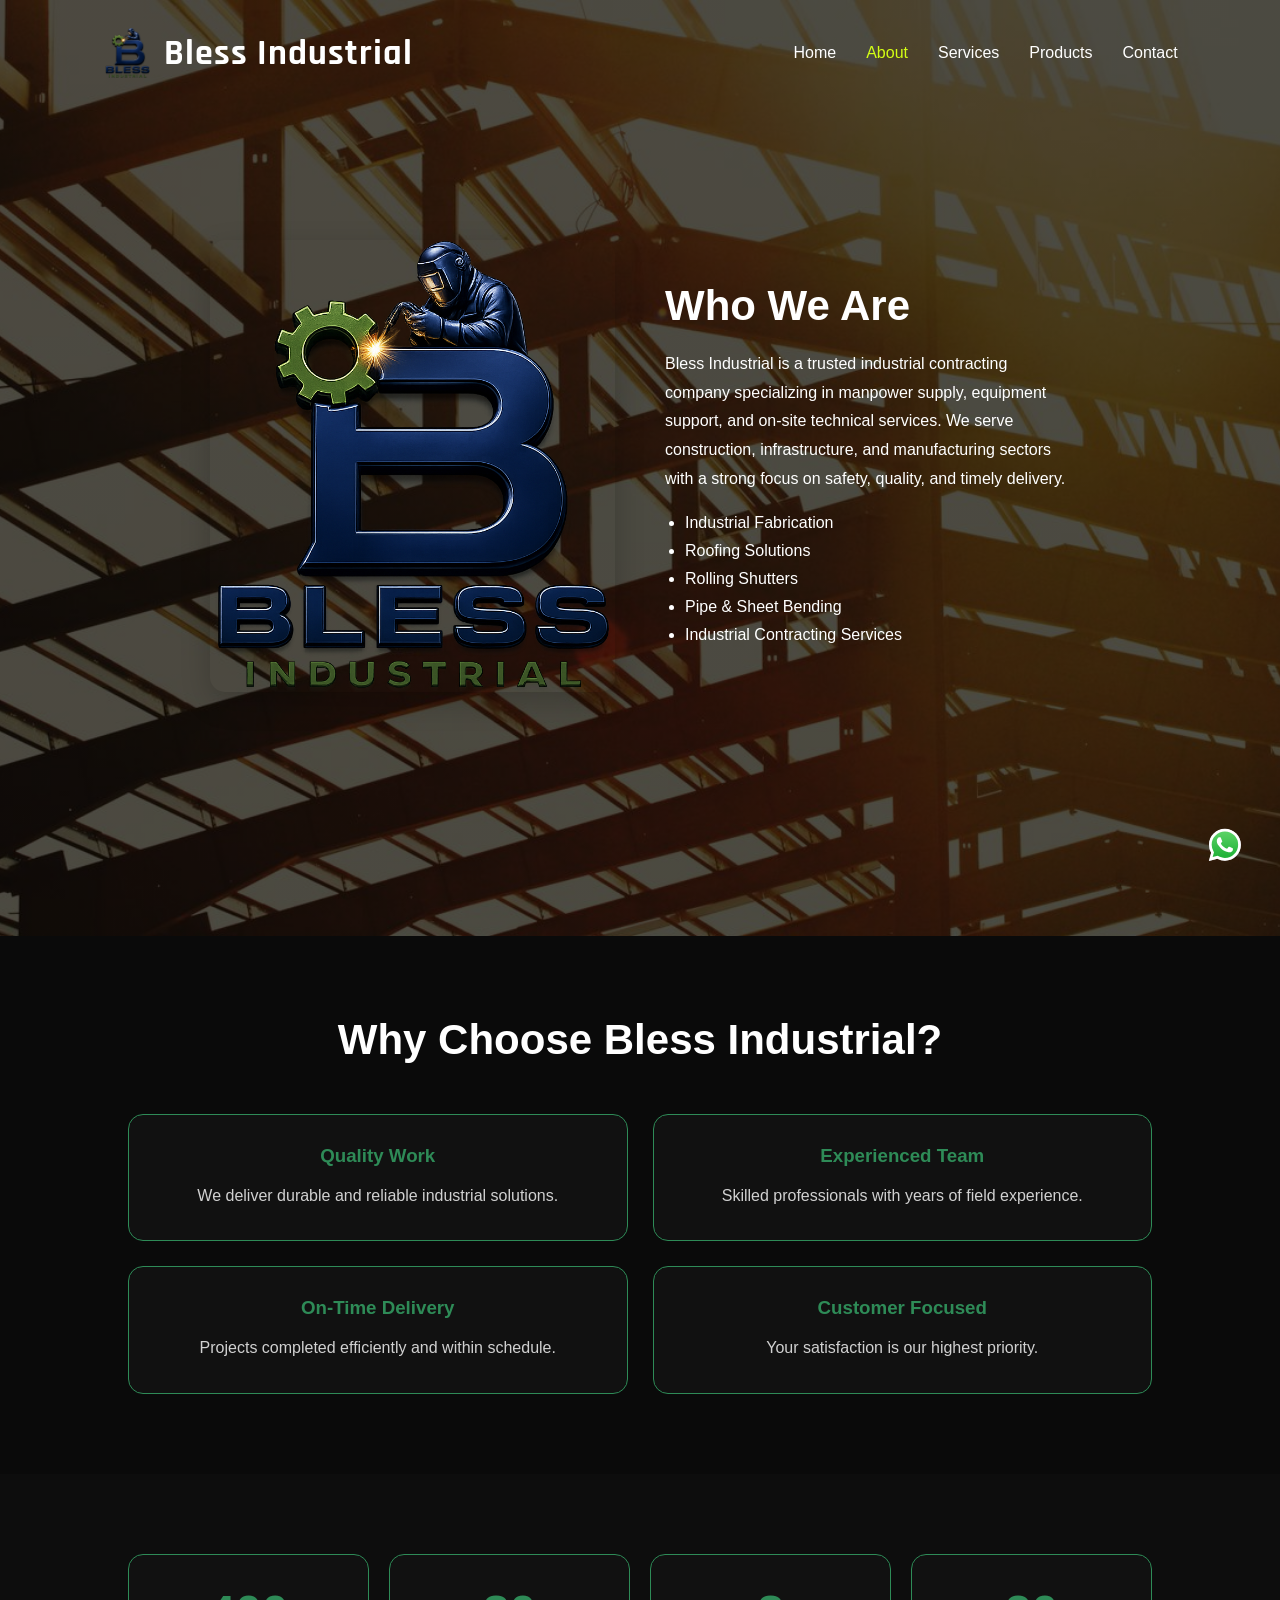
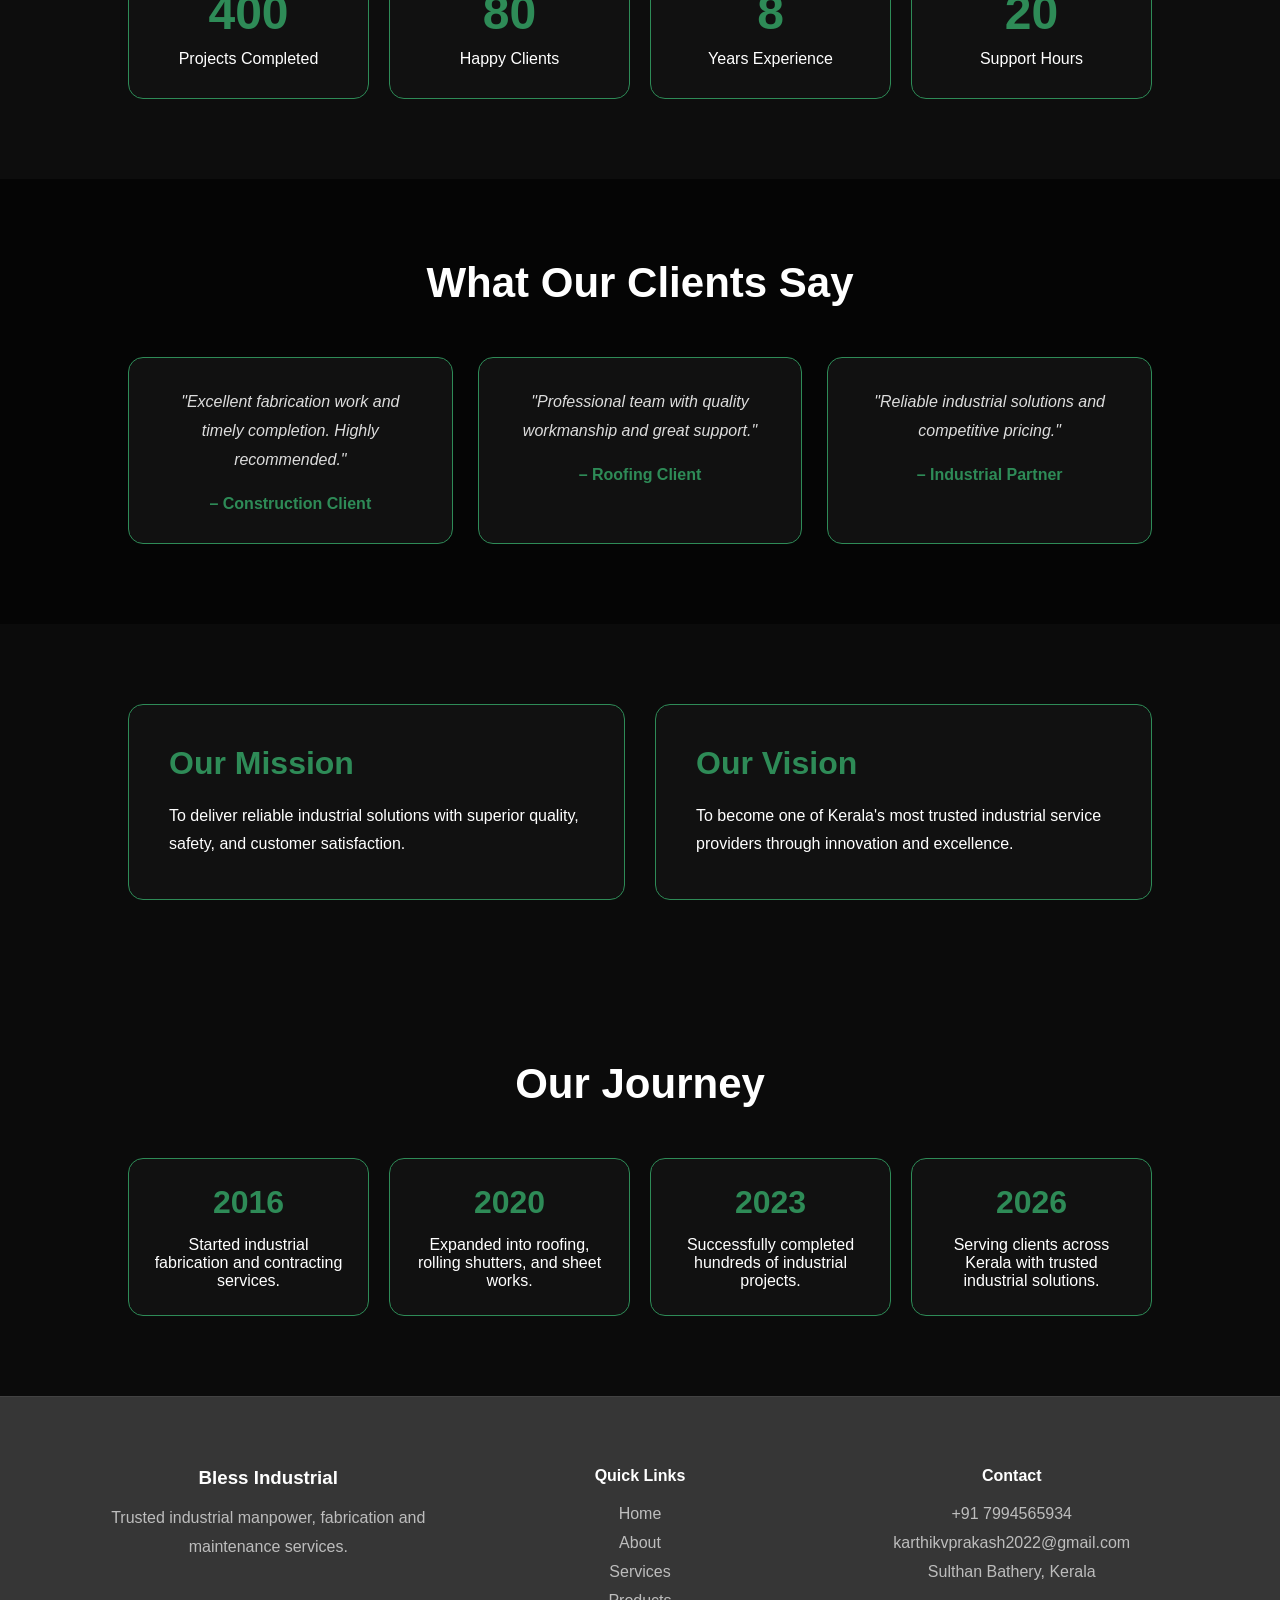
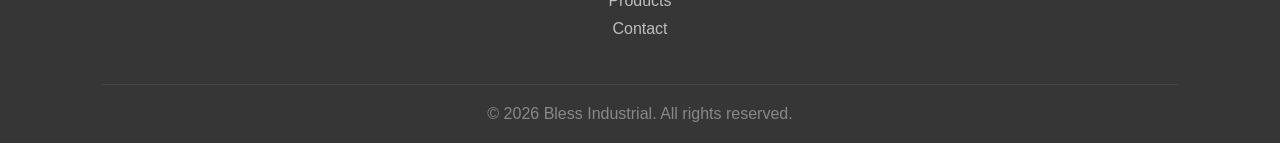
==== commit 02071cbf: "Update about.html" ====
--- a/about.html
+++ b/about.html
@@ -20,7 +20,7 @@
       class="whatsapp-float"
       target="_blank"
     >
-      <img src="images/whatsapp.svg" class="whatsapp-icon" />
+      <img src="images/WhatsApp.svg" class="whatsapp-icon" />
     </a>
 
     <header>
--- a/style.css
+++ b/style.css
@@ -612,7 +612,7 @@
   padding: 140px 8%;
   background:
     linear-gradient(rgba(0, 0, 0, 0.75), rgba(0, 0, 0, 0.75)),
-    url("ff.jpg") center/cover no-repeat;
+    url("images/ff.jpg") center/cover no-repeat;
 }
 
 /* HEADER */
@@ -752,7 +752,7 @@
   padding: 140px 8%;
   background:
     linear-gradient(rgba(0, 0, 0, 0.75), rgba(0, 0, 0, 0.75)),
-    url("1.jpg") center/cover no-repeat;
+    url("images/1.jpg") center/cover no-repeat;
 }
 
 /* HEADER */
